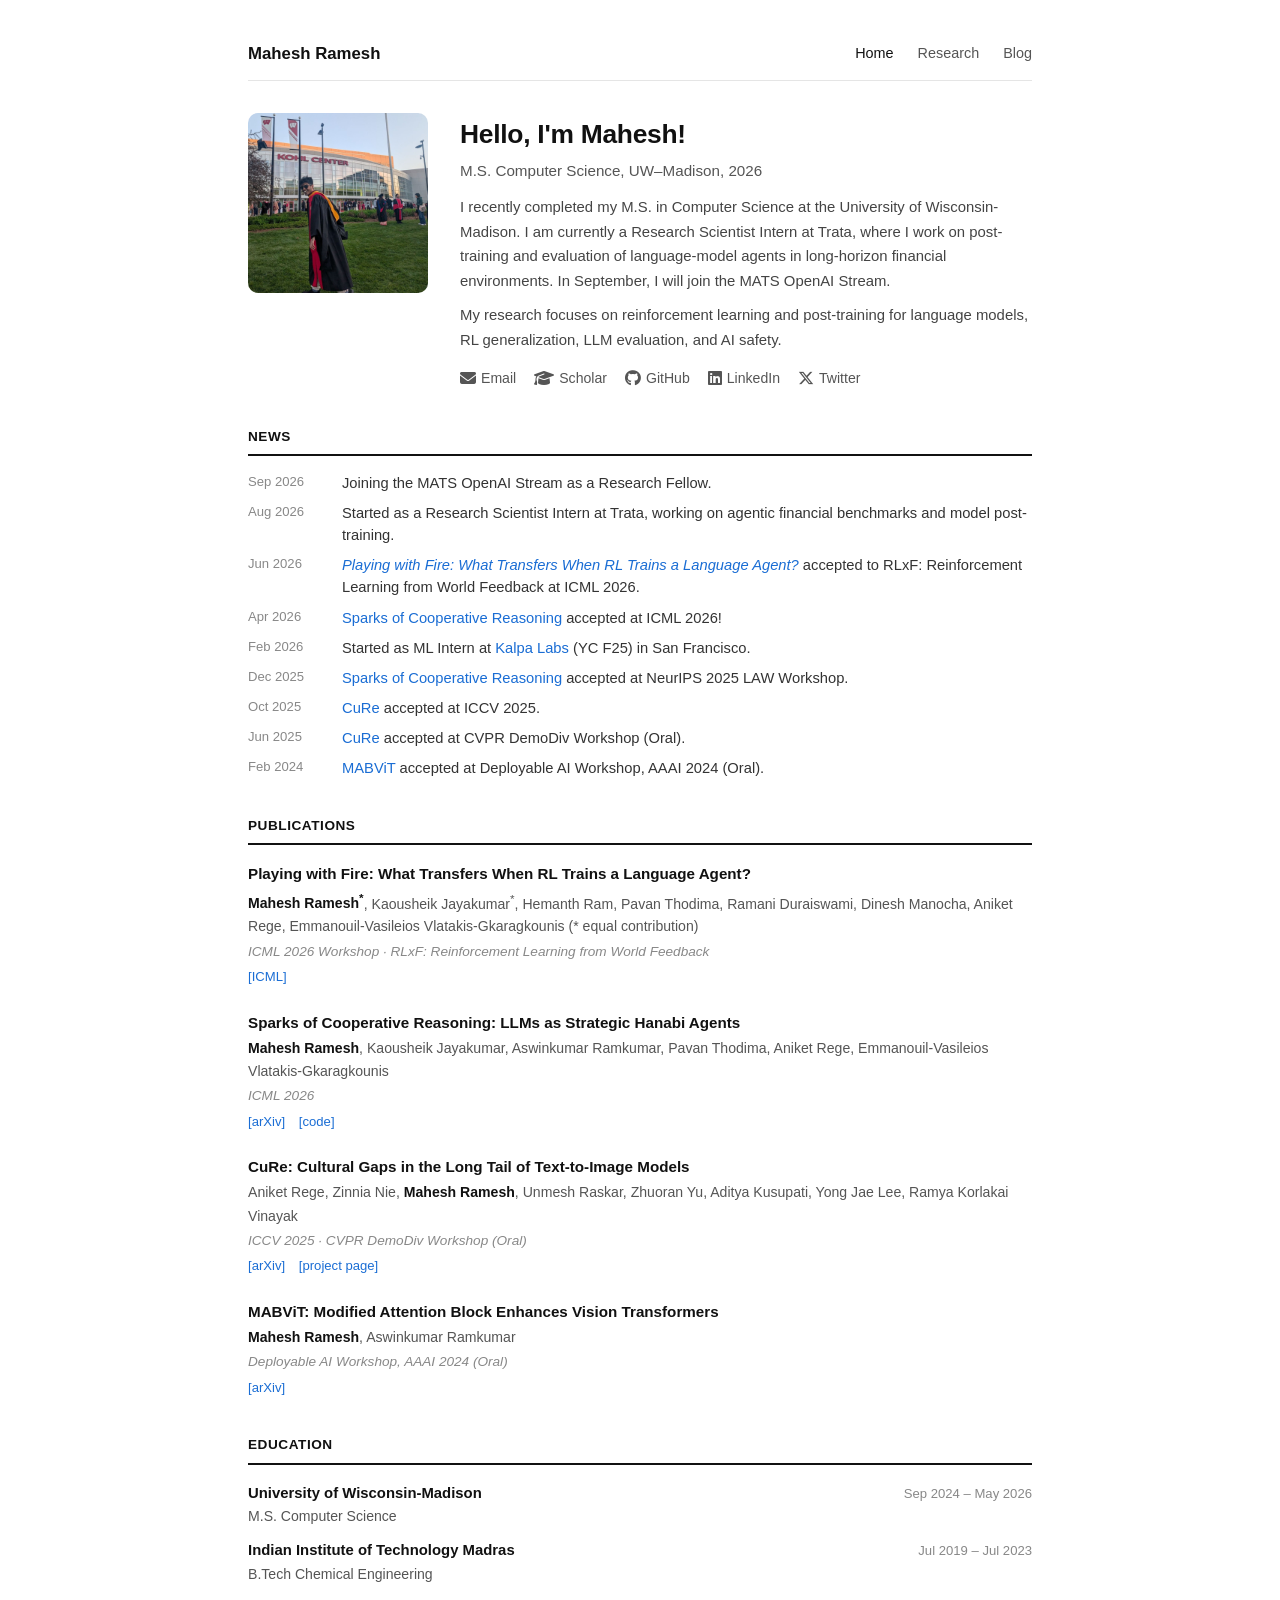
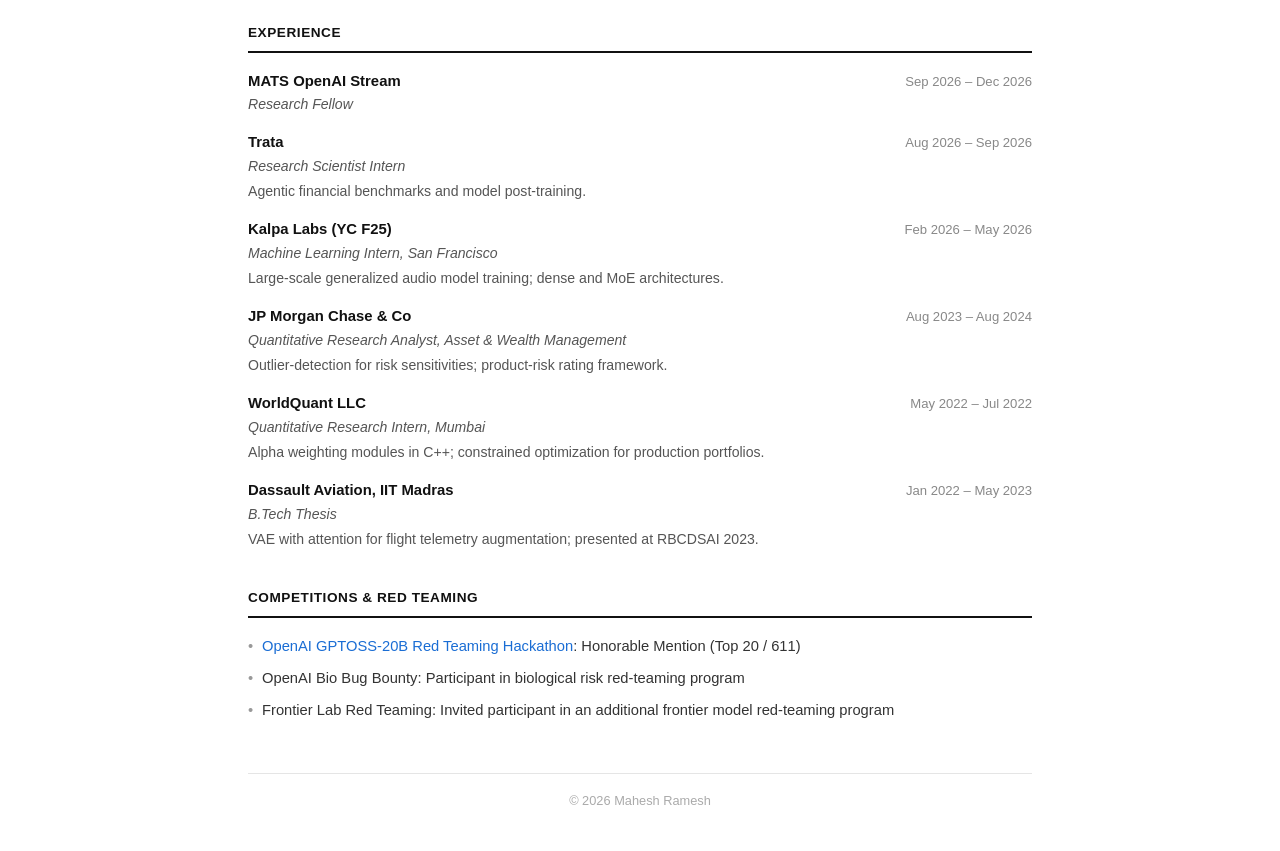
==== index.html @ 5970f636 "Refine Trata role description" ====
<!DOCTYPE html>
<html lang="en">
<head>
    <meta charset="UTF-8">
    <meta name="viewport" content="width=device-width, initial-scale=1.0">
    <title>Mahesh Ramesh</title>
    <meta name="description" content="Mahesh Ramesh is an AI researcher focused on reinforcement learning, language-model post-training, agent evaluation, and AI safety.">
    <meta property="og:title" content="Mahesh Ramesh">
    <meta property="og:description" content="AI researcher focused on reinforcement learning, language-model post-training, agent evaluation, and AI safety.">
    <meta property="og:type" content="website">
    <meta property="og:url" content="https://maheshram1.github.io/">
    <link rel="stylesheet" href="style.css">
    <link rel="stylesheet" href="https://cdnjs.cloudflare.com/ajax/libs/font-awesome/6.5.1/css/all.min.css" integrity="sha512-DTOQO9RWCH3ppGqcWaEA1BIZOC6xxalwEsw9c2QQeAIftl+Vegovlnee1c9QX4TctnWMn13TZye+giMm8e2LwA==" crossorigin="anonymous" referrerpolicy="no-referrer" />
</head>
<body>

    <div class="container">

        <nav>
            <a href="index.html" class="site-name">Mahesh Ramesh</a>
            <ul>
                <li><a href="index.html" class="active">Home</a></li>
                <li><a href="research.html">Research</a></li>
                <li><a href="Blog.html">Blog</a></li>
            </ul>
        </nav>

        <main>

            <!-- Profile -->
            <div class="profile">
                <div class="profile-photo">
                    <img src="photo.jpg" alt="Mahesh Ramesh">
                </div>
                <div class="profile-info">
                    <h1>Hello, I'm Mahesh!</h1>
                    <div class="affiliation">M.S. Computer Science, UW&ndash;Madison, 2026</div>
                    <p>
                        I recently completed my M.S. in Computer Science at the University of Wisconsin-Madison. I am currently a Research Scientist Intern at Trata, where I work on post-training and evaluation of language-model agents in long-horizon financial environments. In September, I will join the MATS OpenAI Stream.
                    </p>
                    <p>
                        My research focuses on reinforcement learning and post-training for language models, RL generalization, LLM evaluation, and AI safety.
                    </p>
                    <ul class="profile-links">
                        <li><a href="mailto:mram18900@gmail.com"><i class="fas fa-envelope"></i> Email</a></li>
                        <li><a href="https://scholar.google.com/citations?user=SG36cioAAAAJ&amp;hl=en" target="_blank"><i class="fas fa-graduation-cap"></i> Scholar</a></li>
                        <li><a href="https://github.com/Maheshram1" target="_blank"><i class="fab fa-github"></i> GitHub</a></li>
                        <li><a href="https://www.linkedin.com/in/mahesh-r-21a4981a4/" target="_blank"><i class="fab fa-linkedin"></i> LinkedIn</a></li>
                        <li><a href="https://x.com/MaheshRam23629" target="_blank"><i class="fab fa-x-twitter"></i> Twitter</a></li>
                    </ul>
                </div>
            </div>

            <!-- News -->
            <section id="news">
                <h2>News</h2>
                <ul class="news-list">
                    <li>
                        <span class="news-date">Sep 2026</span>
                        <span>Joining the MATS OpenAI Stream as a Research Fellow.</span>
                    </li>
                    <li>
                        <span class="news-date">Aug 2026</span>
                        <span>Started as a Research Scientist Intern at Trata, working on agentic financial benchmarks and model post-training.</span>
                    </li>
                    <li>
                        <span class="news-date">Jun 2026</span>
                        <span><a href="https://icml.cc/virtual/2026/78184" target="_blank"><em>Playing with Fire: What Transfers When RL Trains a Language Agent?</em></a> accepted to RLxF: Reinforcement Learning from World Feedback at ICML 2026.</span>
                    </li>
                    <li>
                        <span class="news-date">Apr 2026</span>
                        <span><a href="https://arxiv.org/abs/2601.18077" target="_blank">Sparks of Cooperative Reasoning</a> accepted at ICML 2026!</span>
                    </li>
                    <li>
                        <span class="news-date">Feb 2026</span>
                        <span>Started as ML Intern at <a href="https://www.kalpalabs.ai/" target="_blank">Kalpa Labs</a> (YC F25) in San Francisco.</span>
                    </li>
                    <li>
                        <span class="news-date">Dec 2025</span>
                        <span><a href="https://arxiv.org/abs/2601.18077" target="_blank">Sparks of Cooperative Reasoning</a> accepted at NeurIPS 2025 LAW Workshop.</span>
                    </li>
                    <li>
                        <span class="news-date">Oct 2025</span>
                        <span><a href="https://arxiv.org/abs/2506.08071" target="_blank">CuRe</a> accepted at ICCV 2025.</span>
                    </li>
                    <li>
                        <span class="news-date">Jun 2025</span>
                        <span><a href="https://arxiv.org/abs/2506.08071" target="_blank">CuRe</a> accepted at CVPR DemoDiv Workshop (Oral).</span>
                    </li>
                    <li>
                        <span class="news-date">Feb 2024</span>
                        <span><a href="https://arxiv.org/abs/2312.01324" target="_blank">MABViT</a> accepted at Deployable AI Workshop, AAAI 2024 (Oral).</span>
                    </li>
                </ul>
            </section>

            <!-- Selected Publications -->
            <section id="publications">
                <h2>Publications</h2>
                <ul class="pub-list">
                    <li>
                        <div class="pub-title">Playing with Fire: What Transfers When RL Trains a Language Agent?</div>
                        <div class="pub-authors"><strong>Mahesh Ramesh<sup>*</sup></strong>, Kaousheik Jayakumar<sup>*</sup>, Hemanth Ram, Pavan Thodima, Ramani Duraiswami, Dinesh Manocha, Aniket Rege, Emmanouil-Vasileios Vlatakis-Gkaragkounis (* equal contribution)</div>
                        <div class="pub-venue">ICML 2026 Workshop &middot; RLxF: Reinforcement Learning from World Feedback</div>
                        <div class="pub-links"><a href="https://icml.cc/virtual/2026/78184" target="_blank">[ICML]</a></div>
                    </li>
                    <li>
                        <div class="pub-title">Sparks of Cooperative Reasoning: LLMs as Strategic Hanabi Agents</div>
                        <div class="pub-authors"><strong>Mahesh Ramesh</strong>, Kaousheik Jayakumar, Aswinkumar Ramkumar, Pavan Thodima, Aniket Rege, Emmanouil-Vasileios Vlatakis-Gkaragkounis</div>
                        <div class="pub-venue">ICML 2026</div>
                        <div class="pub-links"><a href="https://arxiv.org/abs/2601.18077" target="_blank">[arXiv]</a> <a href="https://app.primeintellect.ai/dashboard/environments/mahesh-ramesh/hanabi" target="_blank">[code]</a></div>
                    </li>
                    <li>
                        <div class="pub-title">CuRe: Cultural Gaps in the Long Tail of Text-to-Image Models</div>
                        <div class="pub-authors">Aniket Rege, Zinnia Nie, <strong>Mahesh Ramesh</strong>, Unmesh Raskar, Zhuoran Yu, Aditya Kusupati, Yong Jae Lee, Ramya Korlakai Vinayak</div>
                        <div class="pub-venue">ICCV 2025 &middot; CVPR DemoDiv Workshop (Oral)</div>
                        <div class="pub-links"><a href="https://arxiv.org/abs/2506.08071" target="_blank">[arXiv]</a> <a href="https://aniketrege.github.io/cure/" target="_blank">[project page]</a></div>
                    </li>
                    <li>
                        <div class="pub-title">MABViT: Modified Attention Block Enhances Vision Transformers</div>
                        <div class="pub-authors"><strong>Mahesh Ramesh</strong>, Aswinkumar Ramkumar</div>
                        <div class="pub-venue">Deployable AI Workshop, AAAI 2024 (Oral)</div>
                        <div class="pub-links"><a href="https://arxiv.org/abs/2312.01324" target="_blank">[arXiv]</a></div>
                    </li>
                </ul>
            </section>

            <!-- Education -->
            <section id="education">
                <h2>Education</h2>
                <ul class="edu-list">
                    <li>
                        <div class="edu-header">
                            <span class="edu-school">University of Wisconsin-Madison</span>
                            <span class="edu-period">Sep 2024 &ndash; May 2026</span>
                        </div>
                        <div class="edu-degree">M.S. Computer Science</div>
                    </li>
                    <li>
                        <div class="edu-header">
                            <span class="edu-school">Indian Institute of Technology Madras</span>
                            <span class="edu-period">Jul 2019 &ndash; Jul 2023</span>
                        </div>
                        <div class="edu-degree">B.Tech Chemical Engineering</div>
                    </li>
                </ul>
            </section>

            <!-- Experience (compact) -->
            <section id="experience">
                <h2>Experience</h2>
                <ul class="exp-list">
                    <li>
                        <div class="exp-header">
                            <span class="exp-org">MATS OpenAI Stream</span>
                            <span class="exp-period">Sep 2026 &ndash; Dec 2026</span>
                        </div>
                        <div class="exp-role">Research Fellow</div>
                    </li>
                    <li>
                        <div class="exp-header">
                            <span class="exp-org">Trata</span>
                            <span class="exp-period">Aug 2026 &ndash; Sep 2026</span>
                        </div>
                        <div class="exp-role">Research Scientist Intern</div>
                        <div class="exp-details">Agentic financial benchmarks and model post-training.</div>
                    </li>
                    <li>
                        <div class="exp-header">
                            <span class="exp-org">Kalpa Labs (YC F25)</span>
                            <span class="exp-period">Feb 2026 &ndash; May 2026</span>
                        </div>
                        <div class="exp-role">Machine Learning Intern, San Francisco</div>
                        <div class="exp-details">Large-scale generalized audio model training; dense and MoE architectures.</div>
                    </li>
                    <li>
                        <div class="exp-header">
                            <span class="exp-org">JP Morgan Chase &amp; Co</span>
                            <span class="exp-period">Aug 2023 &ndash; Aug 2024</span>
                        </div>
                        <div class="exp-role">Quantitative Research Analyst, Asset &amp; Wealth Management</div>
                        <div class="exp-details">Outlier-detection for risk sensitivities; product-risk rating framework.</div>
                    </li>
                    <li>
                        <div class="exp-header">
                            <span class="exp-org">WorldQuant LLC</span>
                            <span class="exp-period">May 2022 &ndash; Jul 2022</span>
                        </div>
                        <div class="exp-role">Quantitative Research Intern, Mumbai</div>
                        <div class="exp-details">Alpha weighting modules in C++; constrained optimization for production portfolios.</div>
                    </li>
                    <li>
                        <div class="exp-header">
                            <span class="exp-org">Dassault Aviation, IIT Madras</span>
                            <span class="exp-period">Jan 2022 &ndash; May 2023</span>
                        </div>
                        <div class="exp-role">B.Tech Thesis</div>
                        <div class="exp-details">VAE with attention for flight telemetry augmentation; presented at RBCDSAI 2023.</div>
                    </li>
                </ul>
            </section>

            <!-- Competitions & Red Teaming -->
            <section id="other">
                <h2>Competitions &amp; Red Teaming</h2>
                <ul class="misc-list">
                    <li><a href="https://www.kaggle.com/competitions/openai-gpt-oss-20b-red-teaming/hackathon-winners" target="_blank">OpenAI GPTOSS-20B Red Teaming Hackathon</a>: Honorable Mention (Top 20 / 611)</li>
                    <li>OpenAI Bio Bug Bounty: Participant in biological risk red-teaming program</li>
                    <li>Frontier Lab Red Teaming: Invited participant in an additional frontier model red-teaming program</li>
                </ul>
            </section>

        </main>

        <footer>
            <p>&copy; 2026 Mahesh Ramesh</p>
        </footer>

    </div>

</body>
</html>
---- style.css ----
/* style.css - academic personal site */

*,
*::before,
*::after {
  box-sizing: border-box;
  margin: 0;
  padding: 0;
}

body {
  font-family: -apple-system, BlinkMacSystemFont, 'Segoe UI', Roboto, Helvetica, Arial, sans-serif;
  line-height: 1.65;
  background-color: #fff;
  color: #333;
  font-size: 15px;
}

.container {
  max-width: 840px;
  margin: 0 auto;
  padding: 40px 28px;
}

/* ── Navigation ── */
nav {
  margin-bottom: 32px;
  padding-bottom: 12px;
  border-bottom: 1px solid #e5e5e5;
  display: flex;
  justify-content: space-between;
  align-items: center;
}

nav .site-name {
  font-weight: 700;
  font-size: 1.05rem;
  color: #111;
  text-decoration: none;
}

nav .site-name:hover {
  color: #111;
}

nav ul {
  list-style: none;
  display: flex;
  gap: 24px;
}

nav a {
  text-decoration: none;
  color: #555;
  font-size: 0.9rem;
  font-weight: 500;
  transition: color 0.15s;
}

nav a:hover,
nav a.active {
  color: #111;
}

/* ── Profile section (two-column) ── */
.profile {
  display: flex;
  gap: 32px;
  margin-bottom: 36px;
  align-items: flex-start;
}

.profile-photo {
  flex-shrink: 0;
  width: 180px;
  height: 180px;
  border-radius: 10px;
  overflow: hidden;
}

.profile-photo img {
  width: 100%;
  height: 100%;
  object-fit: cover;
  object-position: center center;
  display: block;
}

.profile-photo .photo-placeholder {
  width: 100%;
  height: 100%;
  border-radius: 10px;
  background: #f0f0f0;
  display: flex;
  align-items: center;
  justify-content: center;
  color: #aaa;
  font-size: 0.8rem;
}

.profile-info h1 {
  font-size: 1.65rem;
  font-weight: 700;
  color: #111;
  margin-bottom: 2px;
  letter-spacing: -0.01em;
}

.profile-info .affiliation {
  color: #555;
  font-size: 0.95rem;
  margin-bottom: 12px;
}

.profile-info p {
  color: #444;
  margin-bottom: 10px;
  font-size: 0.93rem;
}

.profile-links {
  list-style: none;
  display: flex;
  gap: 18px;
  margin-top: 14px;
  flex-wrap: wrap;
}

.profile-links a {
  color: #555;
  text-decoration: none;
  font-size: 0.88rem;
  display: flex;
  align-items: center;
  gap: 5px;
  transition: color 0.15s;
}

.profile-links a:hover {
  color: #111;
}

.profile-links i {
  font-size: 1rem;
}

/* ── Sections ── */
section {
  margin-bottom: 36px;
}

h2 {
  font-size: 1.1rem;
  color: #111;
  font-weight: 700;
  margin-bottom: 16px;
  padding-bottom: 6px;
  border-bottom: 2px solid #111;
  text-transform: uppercase;
  letter-spacing: 0.04em;
  font-size: 0.85rem;
}

main a {
  color: #1a6dd4;
  text-decoration: none;
  transition: color 0.15s;
}

main a:hover {
  text-decoration: underline;
  color: #104a91;
}

/* ── News ── */
.news-list {
  list-style: none;
  padding: 0;
}

.news-list li {
  display: flex;
  gap: 14px;
  margin-bottom: 8px;
  font-size: 0.92rem;
  line-height: 1.5;
}

.news-date {
  color: #888;
  font-size: 0.82rem;
  flex-shrink: 0;
  min-width: 80px;
  font-variant-numeric: tabular-nums;
}

/* ── Publications ── */
.pub-list {
  list-style: none;
  padding: 0;
}

.pub-list li {
  margin-bottom: 22px;
  padding-left: 0;
}

.pub-title {
  font-weight: 600;
  color: #111;
  font-size: 0.95rem;
}

.pub-authors {
  font-size: 0.88rem;
  color: #555;
  margin: 2px 0;
}

.pub-authors strong {
  color: #111;
  font-weight: 600;
}

.pub-venue {
  font-size: 0.85rem;
  color: #888;
  font-style: italic;
  margin-bottom: 3px;
}

.pub-links {
  font-size: 0.82rem;
  margin-top: 3px;
}

.pub-links a {
  margin-right: 10px;
  font-weight: 500;
}

.pub-desc {
  font-size: 0.88rem;
  color: #555;
  margin-top: 4px;
}

/* ── Experience (compact) ── */
.exp-list {
  list-style: none;
  padding: 0;
}

.exp-list li {
  margin-bottom: 14px;
}

.exp-header {
  display: flex;
  justify-content: space-between;
  align-items: baseline;
  flex-wrap: wrap;
  gap: 4px;
}

.exp-header .exp-org {
  font-weight: 600;
  color: #111;
  font-size: 0.93rem;
}

.exp-header .exp-period {
  font-size: 0.82rem;
  color: #888;
}

.exp-role {
  font-size: 0.88rem;
  color: #555;
  font-style: italic;
}

.exp-details {
  font-size: 0.88rem;
  color: #555;
  margin-top: 2px;
}

/* ── Misc list ── */
.misc-list {
  list-style: none;
  padding: 0;
}

.misc-list li {
  margin-bottom: 8px;
  font-size: 0.92rem;
  padding-left: 14px;
  position: relative;
}

.misc-list li::before {
  content: "\2022";
  position: absolute;
  left: 0;
  color: #999;
}

/* ── Education ── */
.edu-list {
  list-style: none;
  padding: 0;
}

.edu-list li {
  margin-bottom: 10px;
}

.edu-header {
  display: flex;
  justify-content: space-between;
  align-items: baseline;
  flex-wrap: wrap;
  gap: 4px;
}

.edu-header .edu-school {
  font-weight: 600;
  color: #111;
  font-size: 0.93rem;
}

.edu-header .edu-period {
  font-size: 0.82rem;
  color: #888;
}

.edu-degree {
  font-size: 0.88rem;
  color: #555;
}

/* ── Blog ── */
.blog-coming-soon,
.blog-category-note {
  color: #888;
  font-size: 0.9rem;
  margin-bottom: 20px;
  font-style: italic;
}

.blog-category {
  margin-top: 40px;
}

.blog-category .blog-post:last-child {
  border-bottom: none;
  padding-bottom: 0;
}

.blog-toc {
  background: #f9f9f9;
  border: 1px solid #eee;
  border-radius: 6px;
  padding: 14px 20px;
  margin-bottom: 28px;
  font-size: 0.88rem;
}

.blog-toc .toc-title {
  font-weight: 600;
  color: #111;
  margin-bottom: 8px;
  font-size: 0.85rem;
  text-transform: uppercase;
  letter-spacing: 0.03em;
}

.blog-toc ol {
  margin: 0;
  padding-left: 20px;
}

.blog-toc li {
  margin-bottom: 4px;
}

.blog-toc a {
  color: #1a6dd4;
  text-decoration: none;
}

.blog-toc a:hover {
  text-decoration: underline;
}

article.blog-post {
  margin-bottom: 36px;
  padding-bottom: 28px;
  border-bottom: 1px solid #eee;
}

article.blog-post h3 {
  font-size: 1.1rem;
  font-weight: 700;
  color: #111;
  margin-bottom: 16px;
}

article.blog-post h4 {
  font-size: 0.95rem;
  font-weight: 600;
  margin-top: 22px;
  margin-bottom: 8px;
  color: #111;
}

article.blog-post p {
  margin-bottom: 12px;
  color: #444;
  font-size: 0.93rem;
}

article.blog-post ol,
article.blog-post ul {
  margin-left: 22px;
  margin-bottom: 12px;
}

article.blog-post li {
  margin-bottom: 5px;
  font-size: 0.93rem;
  color: #444;
}

code {
  background-color: #f5f5f5;
  padding: 0.15em 0.4em;
  font-size: 0.86em;
  border-radius: 3px;
  font-family: 'SFMono-Regular', Consolas, 'Liberation Mono', Menlo, monospace;
  color: #d14;
}

/* ── Footer ── */
footer {
  text-align: center;
  margin-top: 50px;
  padding-top: 16px;
  border-top: 1px solid #e5e5e5;
  font-size: 0.8rem;
  color: #aaa;
}

/* ── Responsive ── */
@media (max-width: 640px) {
  .container {
    padding: 20px 16px;
  }
  .profile {
    flex-direction: column;
    align-items: center;
    text-align: center;
  }
  .profile-info .affiliation {
    text-align: center;
  }
  .profile-links {
    justify-content: center;
  }
  .profile-photo {
    width: 150px;
    height: 150px;
  }
  .profile-photo img,
  .profile-photo .photo-placeholder {
    width: 100%;
    height: 100%;
  }
  nav {
    flex-direction: column;
    gap: 8px;
  }
  .exp-header, .edu-header {
    flex-direction: column;
    gap: 0;
  }
  .news-list li {
    flex-direction: column;
    gap: 1px;
  }
  .news-date {
    min-width: auto;
  }
}
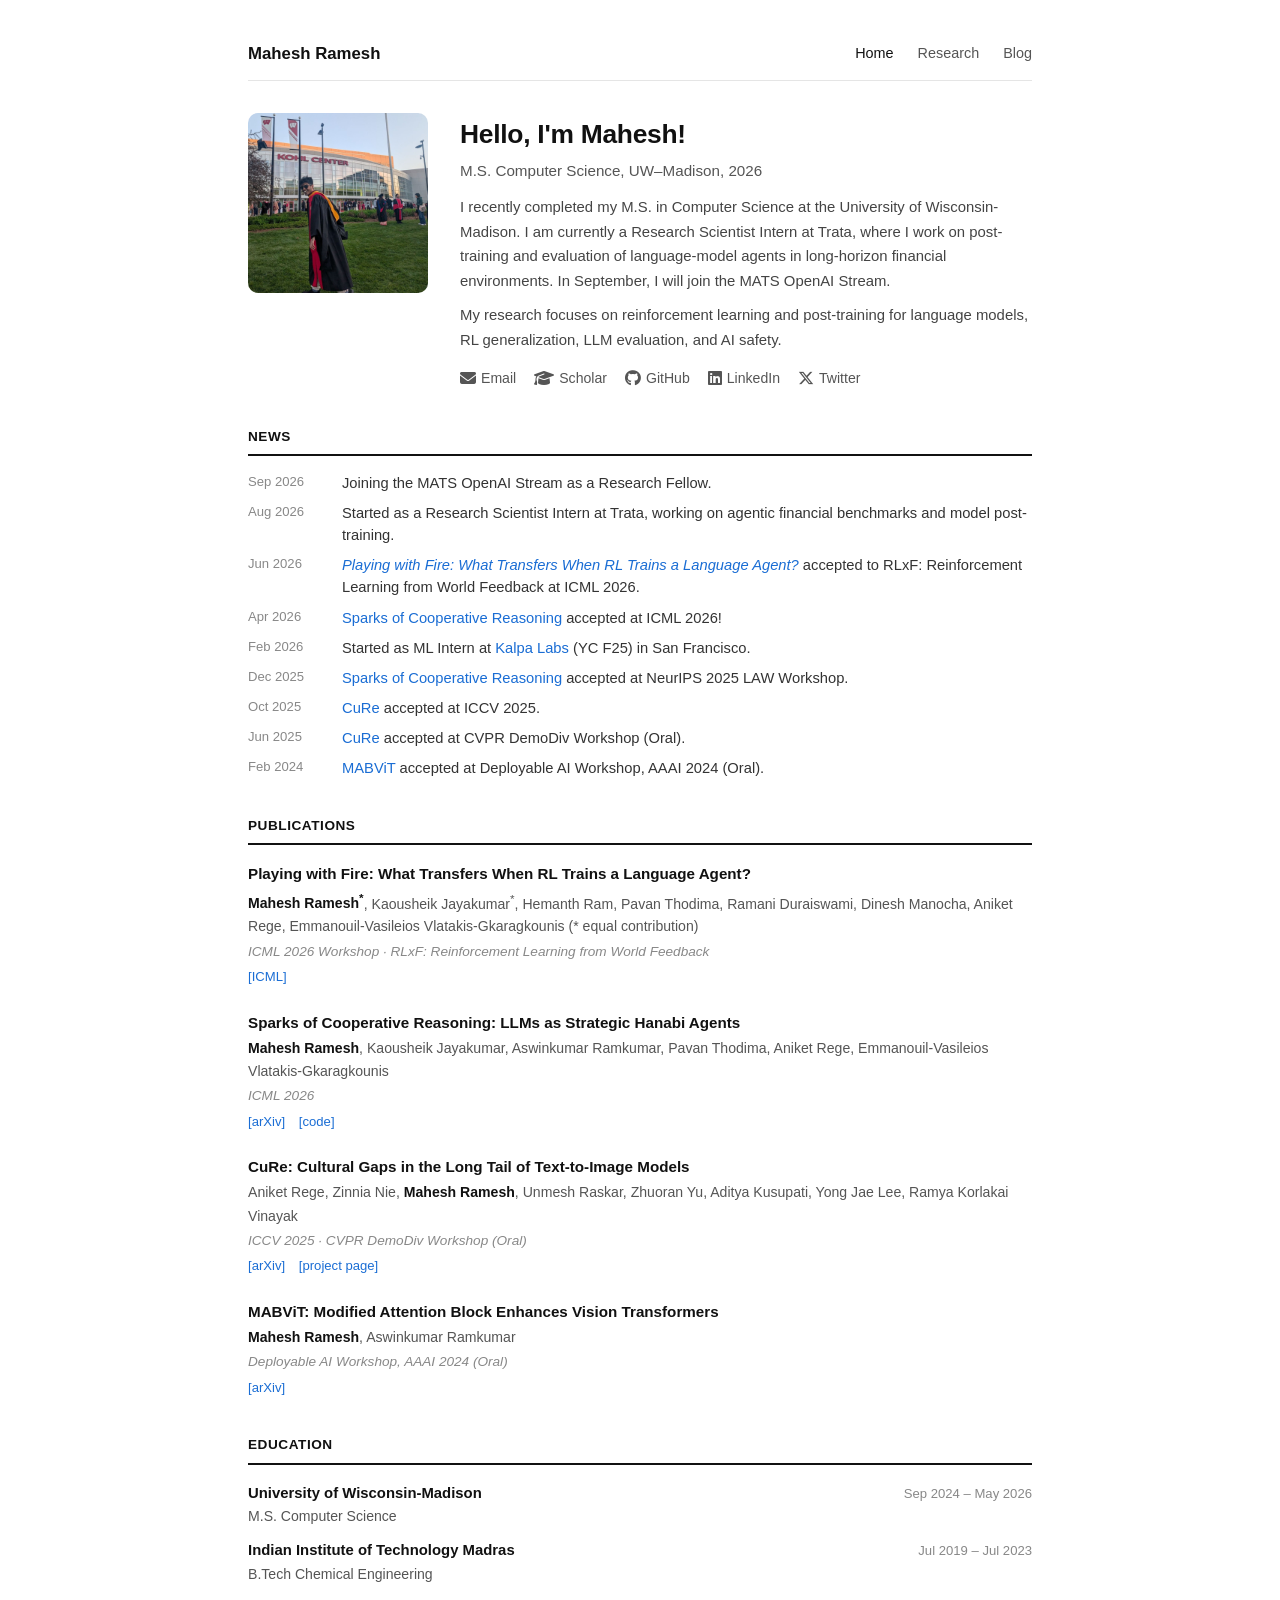
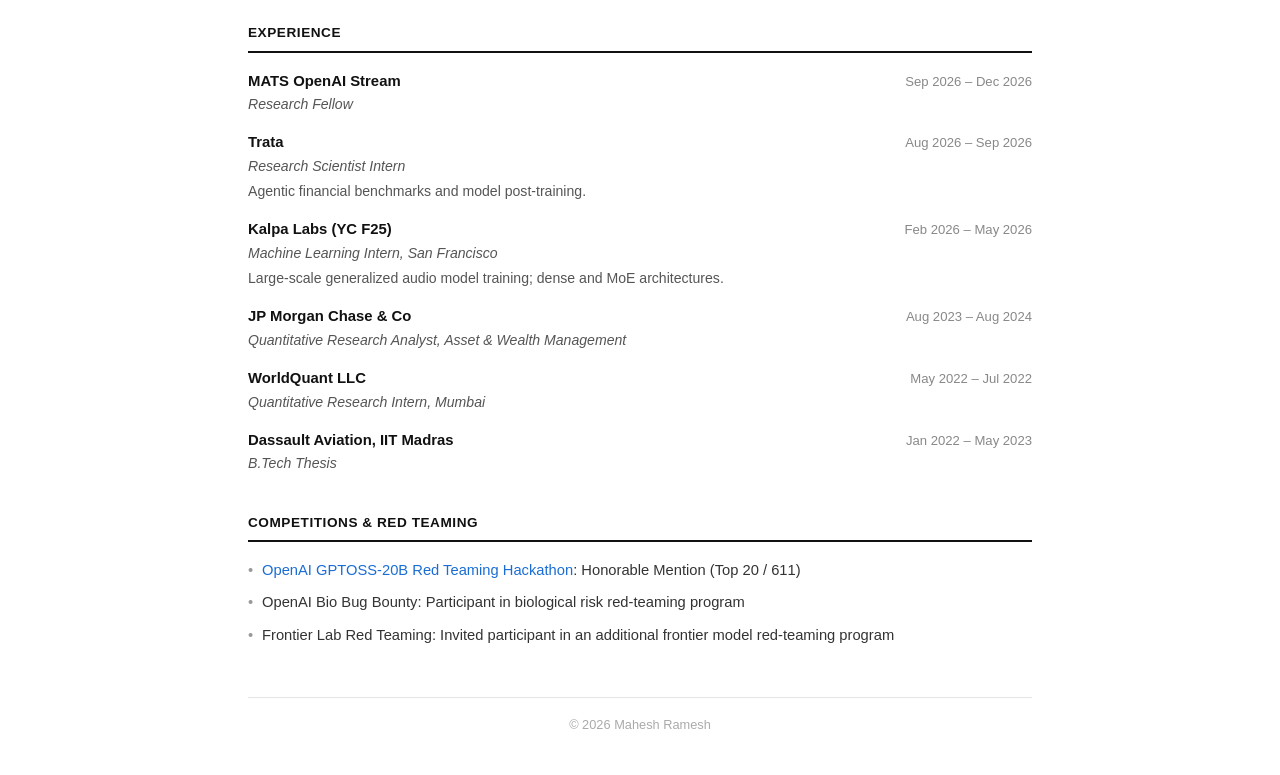
==== commit 32da33b3: "Trim older experience descriptions" ====
--- a/index.html
+++ b/index.html
@@ -179,7 +179,6 @@
                             <span class="exp-period">Aug 2023 &ndash; Aug 2024</span>
                         </div>
                         <div class="exp-role">Quantitative Research Analyst, Asset &amp; Wealth Management</div>
-                        <div class="exp-details">Outlier-detection for risk sensitivities; product-risk rating framework.</div>
                     </li>
                     <li>
                         <div class="exp-header">
@@ -187,7 +186,6 @@
                             <span class="exp-period">May 2022 &ndash; Jul 2022</span>
                         </div>
                         <div class="exp-role">Quantitative Research Intern, Mumbai</div>
-                        <div class="exp-details">Alpha weighting modules in C++; constrained optimization for production portfolios.</div>
                     </li>
                     <li>
                         <div class="exp-header">
@@ -195,7 +193,6 @@
                             <span class="exp-period">Jan 2022 &ndash; May 2023</span>
                         </div>
                         <div class="exp-role">B.Tech Thesis</div>
-                        <div class="exp-details">VAE with attention for flight telemetry augmentation; presented at RBCDSAI 2023.</div>
                     </li>
                 </ul>
             </section>
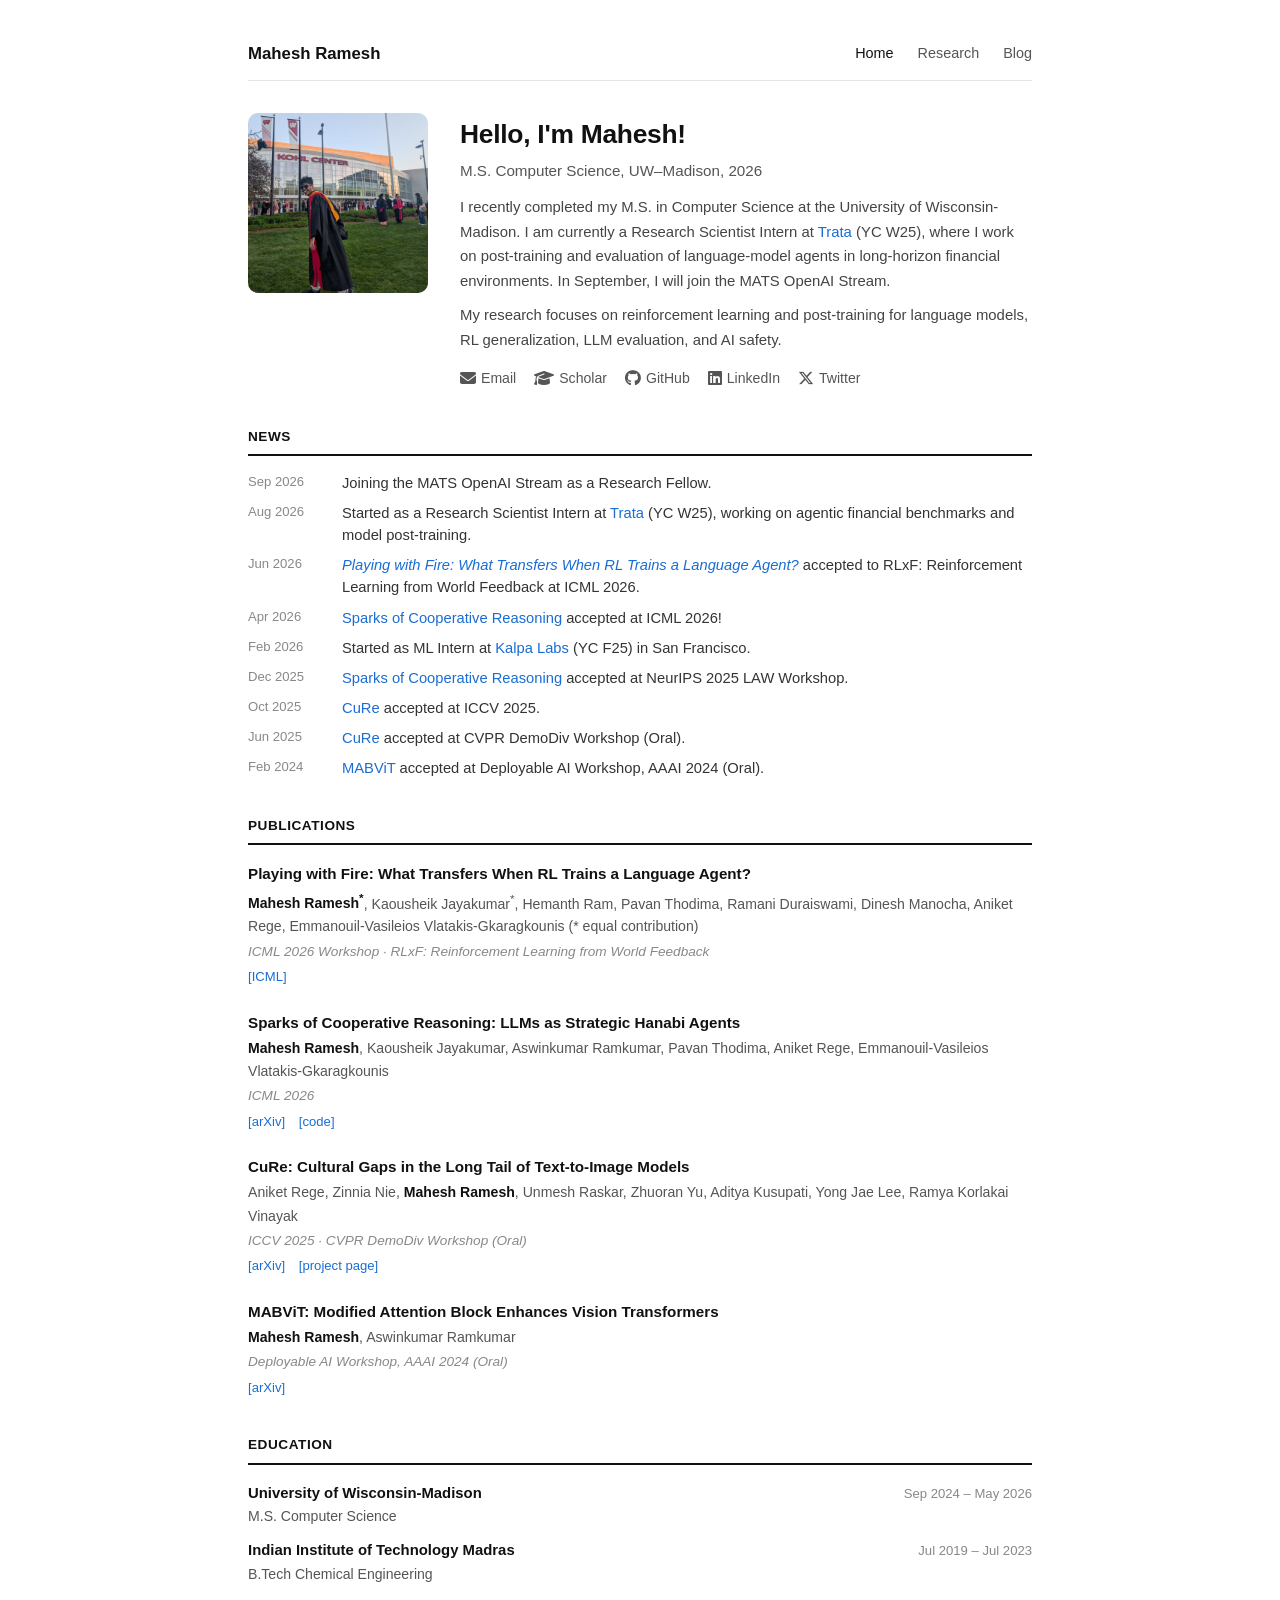
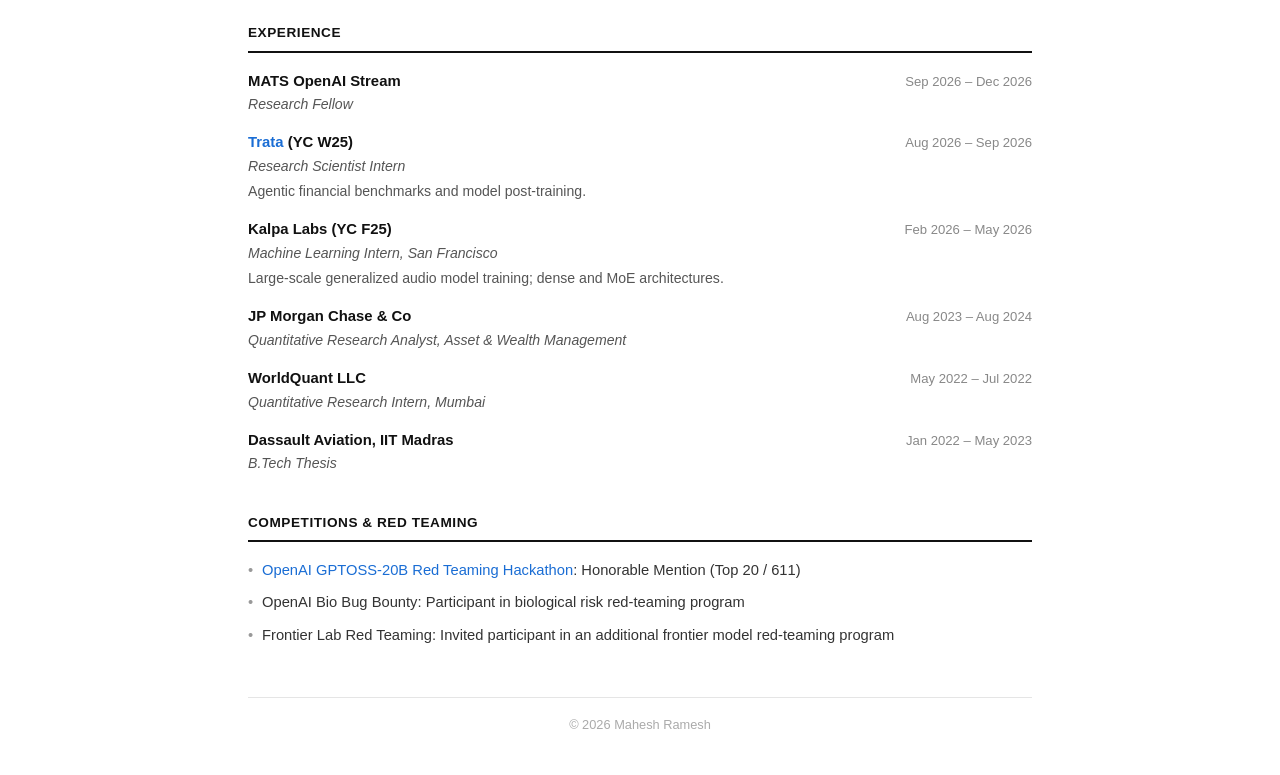
==== commit a42a8c1d: "Link Trata and trim thesis description" ====
--- a/index.html
+++ b/index.html
@@ -36,7 +36,7 @@
                     <h1>Hello, I'm Mahesh!</h1>
                     <div class="affiliation">M.S. Computer Science, UW&ndash;Madison, 2026</div>
                     <p>
-                        I recently completed my M.S. in Computer Science at the University of Wisconsin-Madison. I am currently a Research Scientist Intern at Trata, where I work on post-training and evaluation of language-model agents in long-horizon financial environments. In September, I will join the MATS OpenAI Stream.
+                        I recently completed my M.S. in Computer Science at the University of Wisconsin-Madison. I am currently a Research Scientist Intern at <a href="https://www.trata.com/" target="_blank">Trata</a> (YC W25), where I work on post-training and evaluation of language-model agents in long-horizon financial environments. In September, I will join the MATS OpenAI Stream.
                     </p>
                     <p>
                         My research focuses on reinforcement learning and post-training for language models, RL generalization, LLM evaluation, and AI safety.
@@ -61,7 +61,7 @@
                     </li>
                     <li>
                         <span class="news-date">Aug 2026</span>
-                        <span>Started as a Research Scientist Intern at Trata, working on agentic financial benchmarks and model post-training.</span>
+                        <span>Started as a Research Scientist Intern at <a href="https://www.trata.com/" target="_blank">Trata</a> (YC W25), working on agentic financial benchmarks and model post-training.</span>
                     </li>
                     <li>
                         <span class="news-date">Jun 2026</span>
@@ -159,7 +159,7 @@
                     </li>
                     <li>
                         <div class="exp-header">
-                            <span class="exp-org">Trata</span>
+                            <span class="exp-org"><a href="https://www.trata.com/" target="_blank">Trata</a> (YC W25)</span>
                             <span class="exp-period">Aug 2026 &ndash; Sep 2026</span>
                         </div>
                         <div class="exp-role">Research Scientist Intern</div>
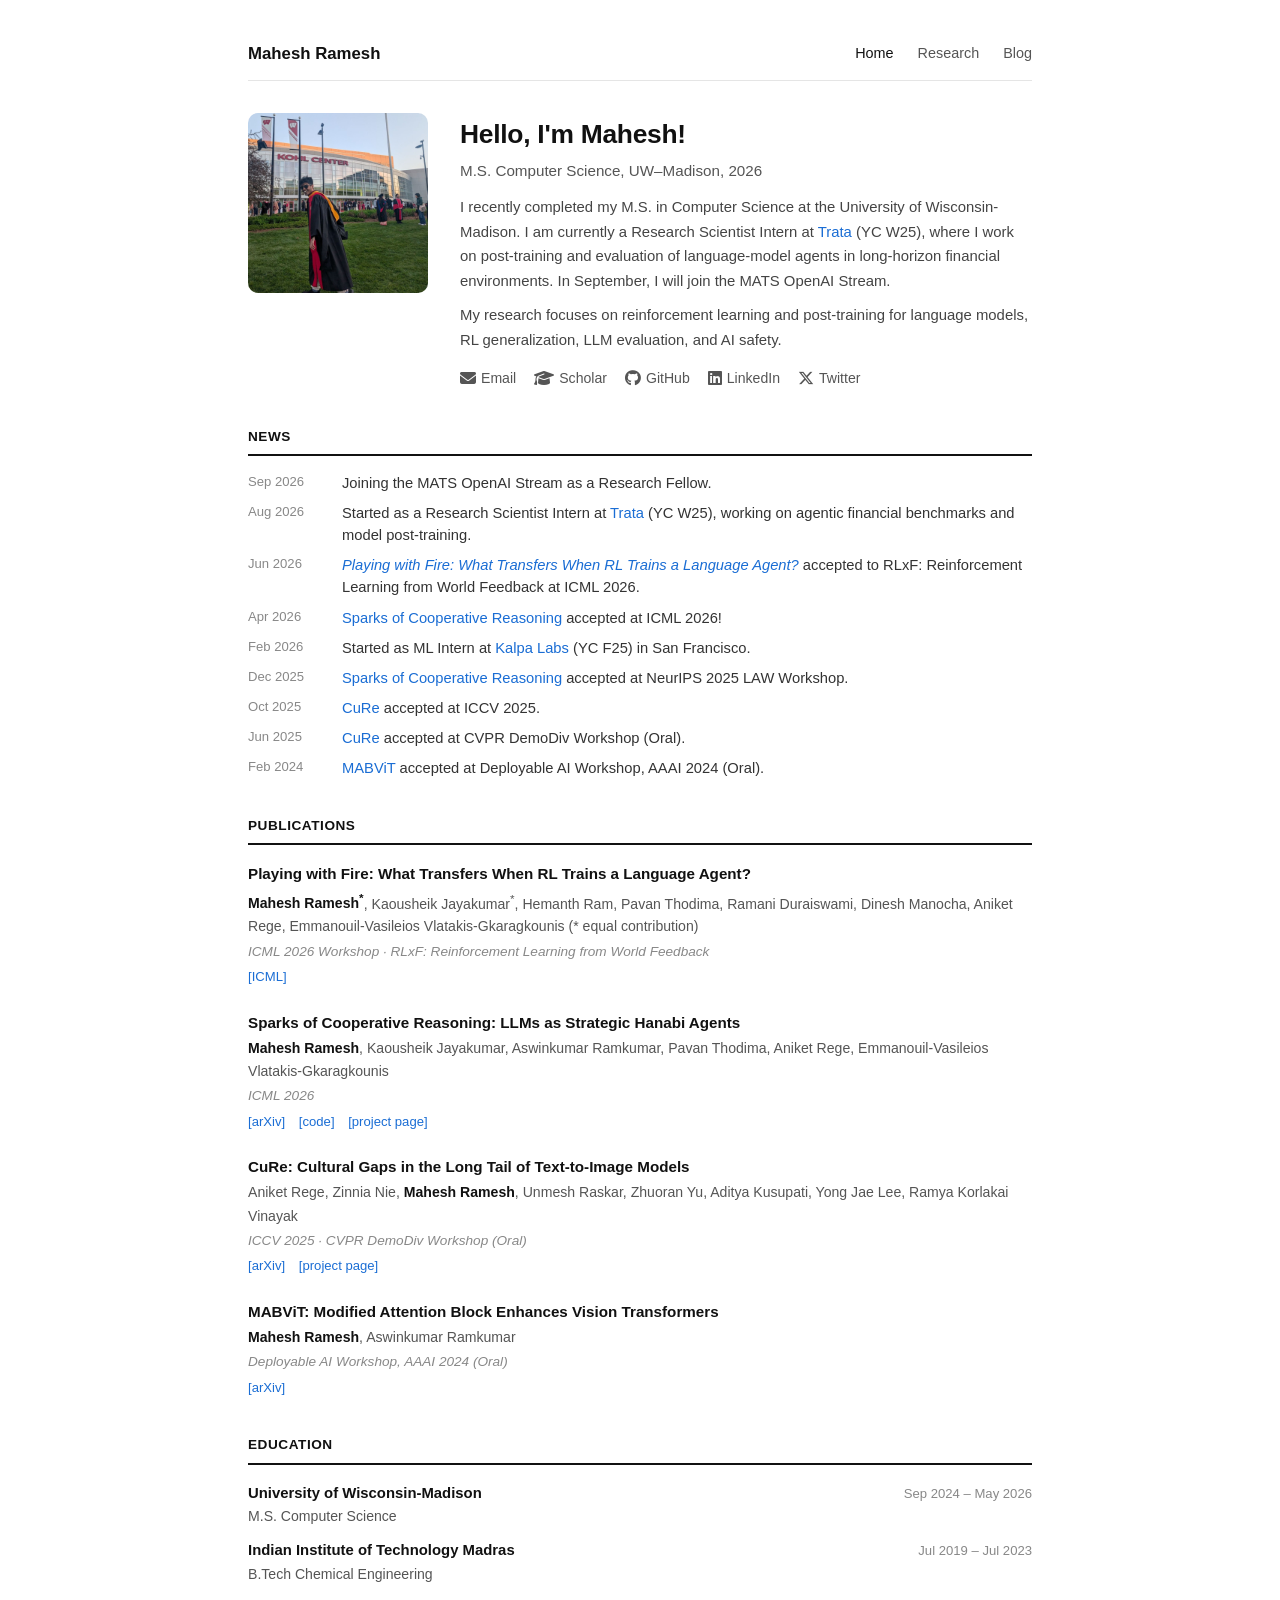
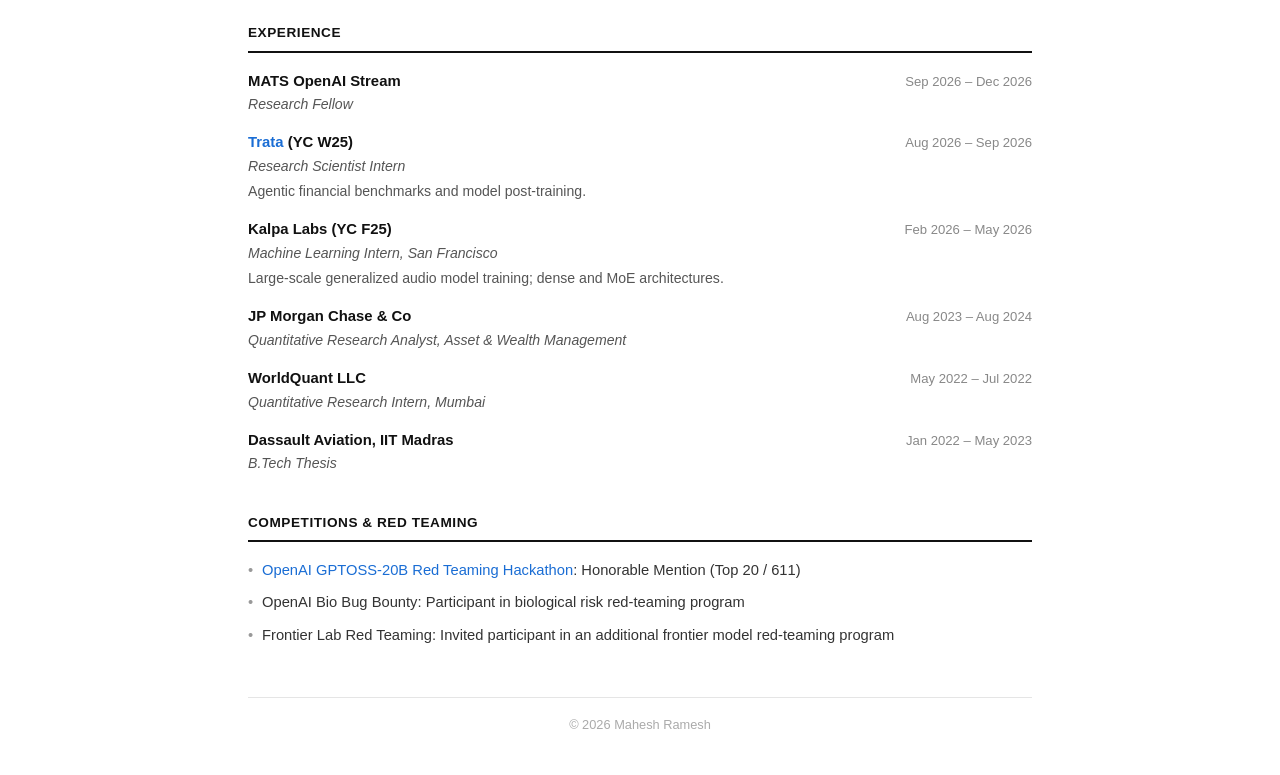
==== commit edfbe2cb: "Add Sparks project page links" ====
--- a/index.html
+++ b/index.html
@@ -108,7 +108,7 @@
                         <div class="pub-title">Sparks of Cooperative Reasoning: LLMs as Strategic Hanabi Agents</div>
                         <div class="pub-authors"><strong>Mahesh Ramesh</strong>, Kaousheik Jayakumar, Aswinkumar Ramkumar, Pavan Thodima, Aniket Rege, Emmanouil-Vasileios Vlatakis-Gkaragkounis</div>
                         <div class="pub-venue">ICML 2026</div>
-                        <div class="pub-links"><a href="https://arxiv.org/abs/2601.18077" target="_blank">[arXiv]</a> <a href="https://app.primeintellect.ai/dashboard/environments/mahesh-ramesh/hanabi" target="_blank">[code]</a></div>
+                        <div class="pub-links"><a href="https://arxiv.org/abs/2601.18077" target="_blank">[arXiv]</a> <a href="https://app.primeintellect.ai/dashboard/environments/mahesh-ramesh/hanabi" target="_blank">[code]</a> <a href="https://kaousheik-26.github.io/llms-hanabi-cooperative-reasoning/" target="_blank">[project page]</a></div>
                     </li>
                     <li>
                         <div class="pub-title">CuRe: Cultural Gaps in the Long Tail of Text-to-Image Models</div>
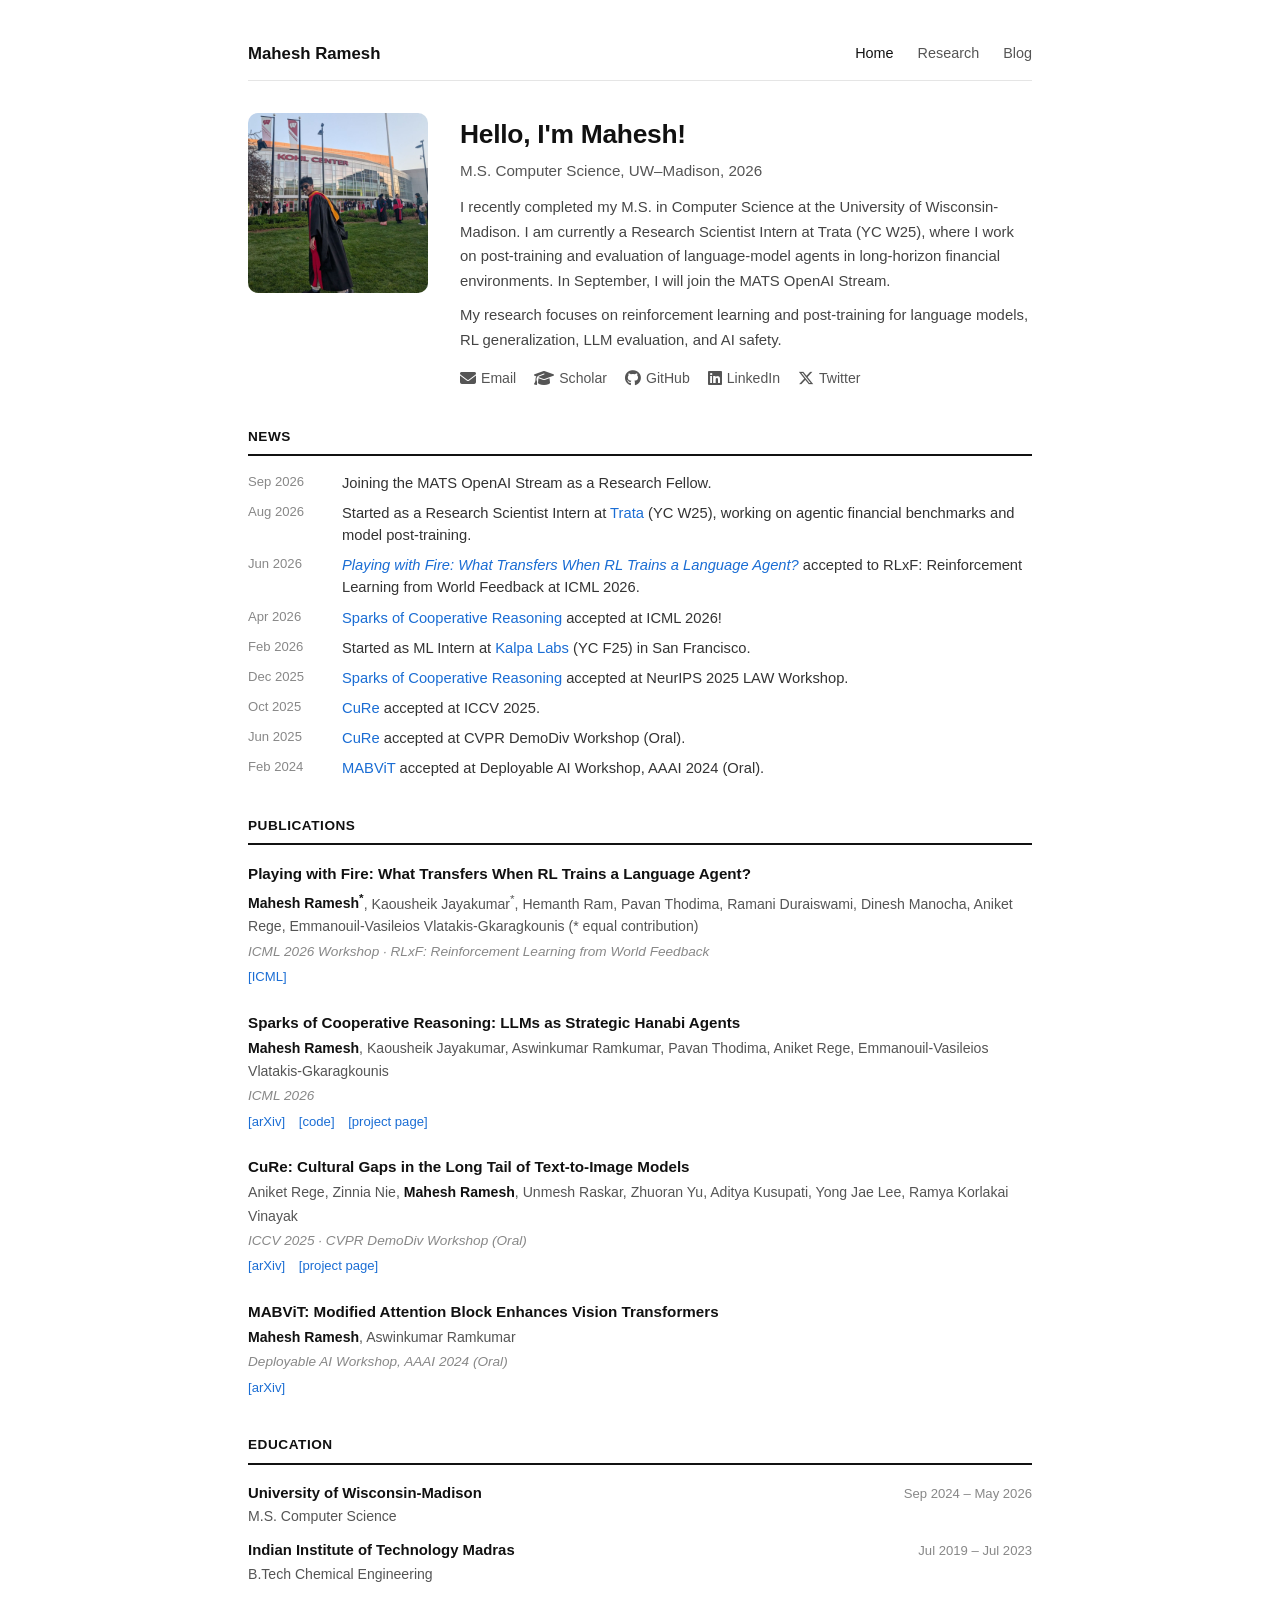
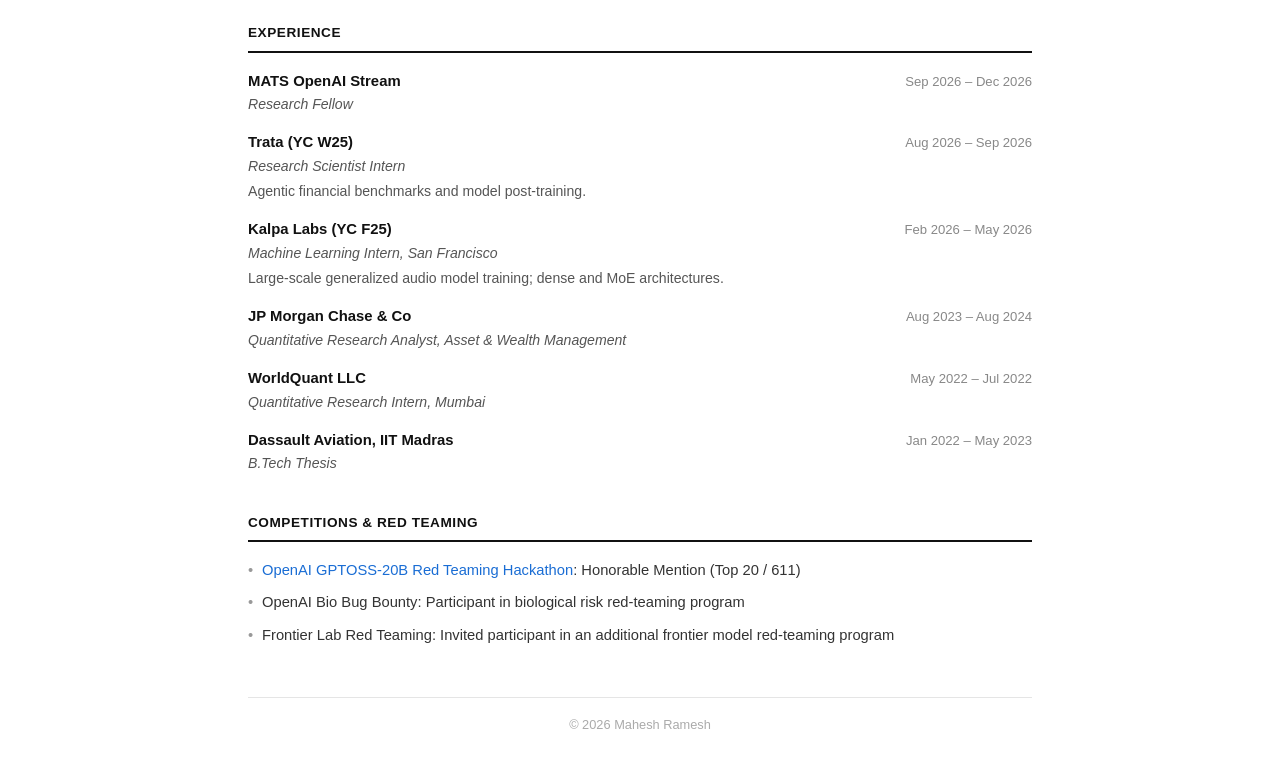
==== commit 9dc099b7: "Limit Trata link to news" ====
--- a/index.html
+++ b/index.html
@@ -36,7 +36,7 @@
                     <h1>Hello, I'm Mahesh!</h1>
                     <div class="affiliation">M.S. Computer Science, UW&ndash;Madison, 2026</div>
                     <p>
-                        I recently completed my M.S. in Computer Science at the University of Wisconsin-Madison. I am currently a Research Scientist Intern at <a href="https://www.trata.com/" target="_blank">Trata</a> (YC W25), where I work on post-training and evaluation of language-model agents in long-horizon financial environments. In September, I will join the MATS OpenAI Stream.
+                        I recently completed my M.S. in Computer Science at the University of Wisconsin-Madison. I am currently a Research Scientist Intern at Trata (YC W25), where I work on post-training and evaluation of language-model agents in long-horizon financial environments. In September, I will join the MATS OpenAI Stream.
                     </p>
                     <p>
                         My research focuses on reinforcement learning and post-training for language models, RL generalization, LLM evaluation, and AI safety.
@@ -159,7 +159,7 @@
                     </li>
                     <li>
                         <div class="exp-header">
-                            <span class="exp-org"><a href="https://www.trata.com/" target="_blank">Trata</a> (YC W25)</span>
+                            <span class="exp-org">Trata (YC W25)</span>
                             <span class="exp-period">Aug 2026 &ndash; Sep 2026</span>
                         </div>
                         <div class="exp-role">Research Scientist Intern</div>
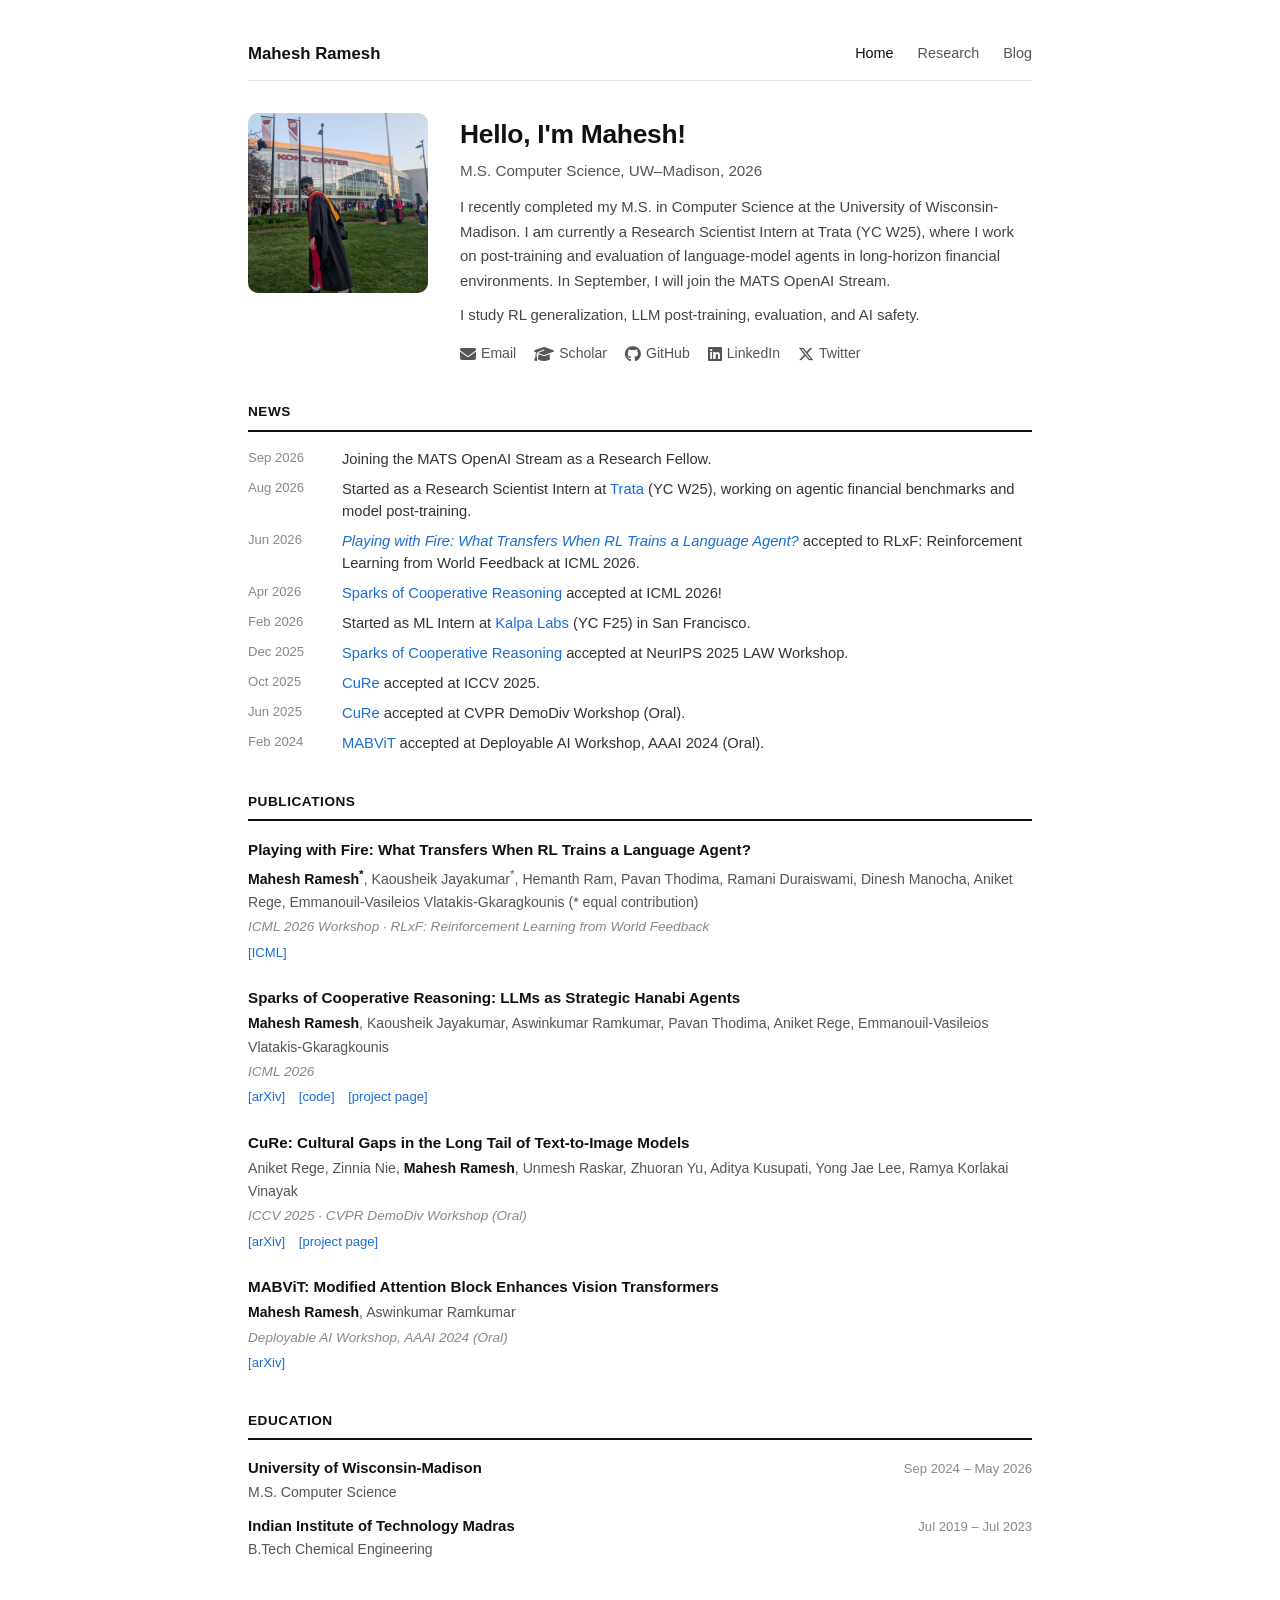
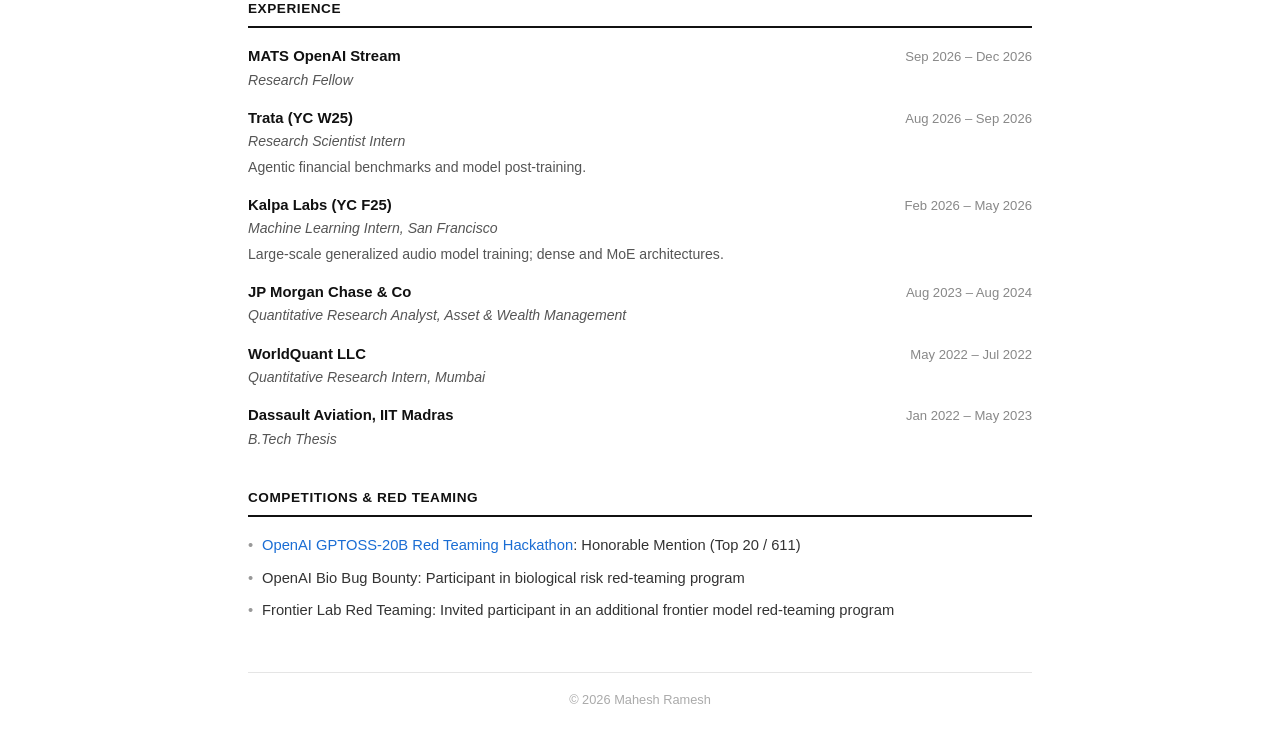
==== commit ae1f1f52: "Update research focus and thesis description" ====
--- a/index.html
+++ b/index.html
@@ -4,9 +4,9 @@
     <meta charset="UTF-8">
     <meta name="viewport" content="width=device-width, initial-scale=1.0">
     <title>Mahesh Ramesh</title>
-    <meta name="description" content="Mahesh Ramesh is an AI researcher focused on reinforcement learning, language-model post-training, agent evaluation, and AI safety.">
+    <meta name="description" content="Mahesh Ramesh studies generalization in reinforcement learning, language-model post-training, rigorous evaluation, and AI safety.">
     <meta property="og:title" content="Mahesh Ramesh">
-    <meta property="og:description" content="AI researcher focused on reinforcement learning, language-model post-training, agent evaluation, and AI safety.">
+    <meta property="og:description" content="Research on reinforcement-learning generalization, language-model post-training, rigorous evaluation, and AI safety.">
     <meta property="og:type" content="website">
     <meta property="og:url" content="https://maheshram1.github.io/">
     <link rel="stylesheet" href="style.css">
@@ -39,7 +39,7 @@
                         I recently completed my M.S. in Computer Science at the University of Wisconsin-Madison. I am currently a Research Scientist Intern at Trata (YC W25), where I work on post-training and evaluation of language-model agents in long-horizon financial environments. In September, I will join the MATS OpenAI Stream.
                     </p>
                     <p>
-                        My research focuses on reinforcement learning and post-training for language models, RL generalization, LLM evaluation, and AI safety.
+                        I study RL generalization, LLM post-training, evaluation, and AI safety.
                     </p>
                     <ul class="profile-links">
                         <li><a href="mailto:mram18900@gmail.com"><i class="fas fa-envelope"></i> Email</a></li>
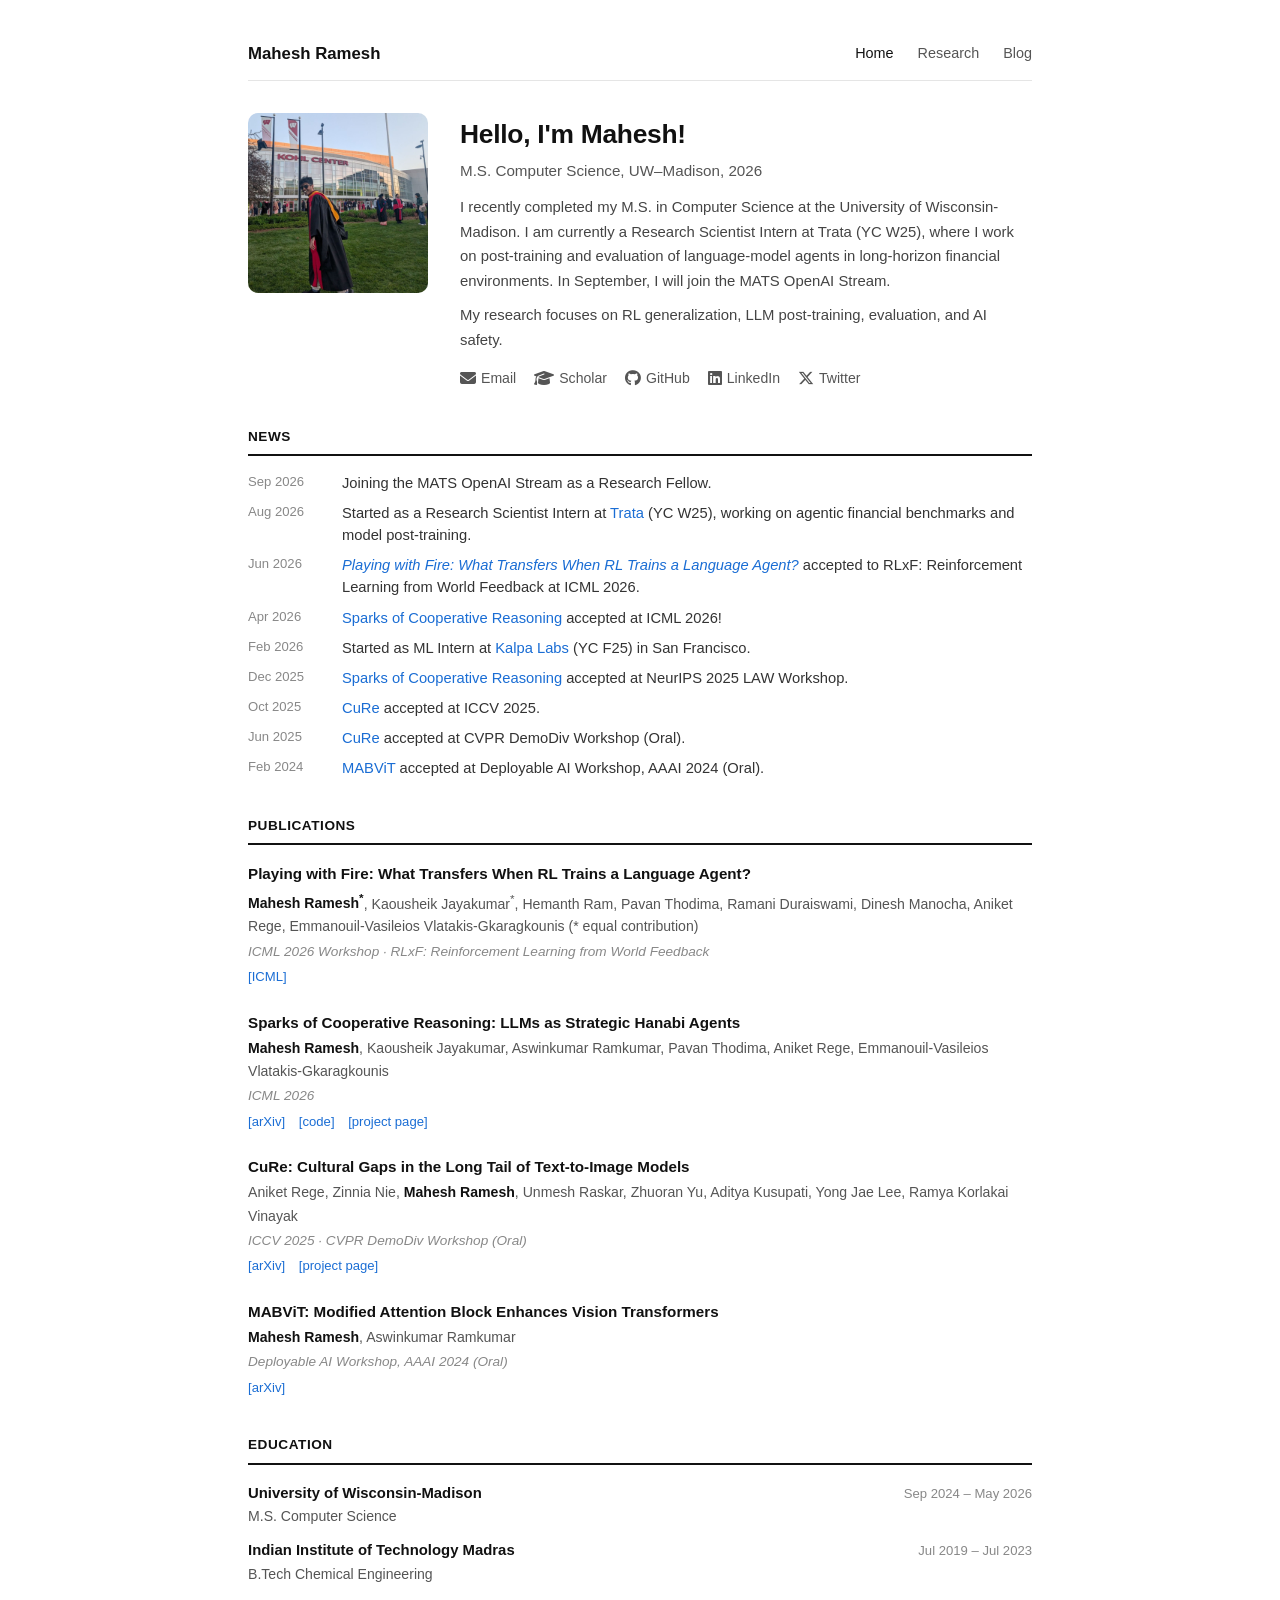
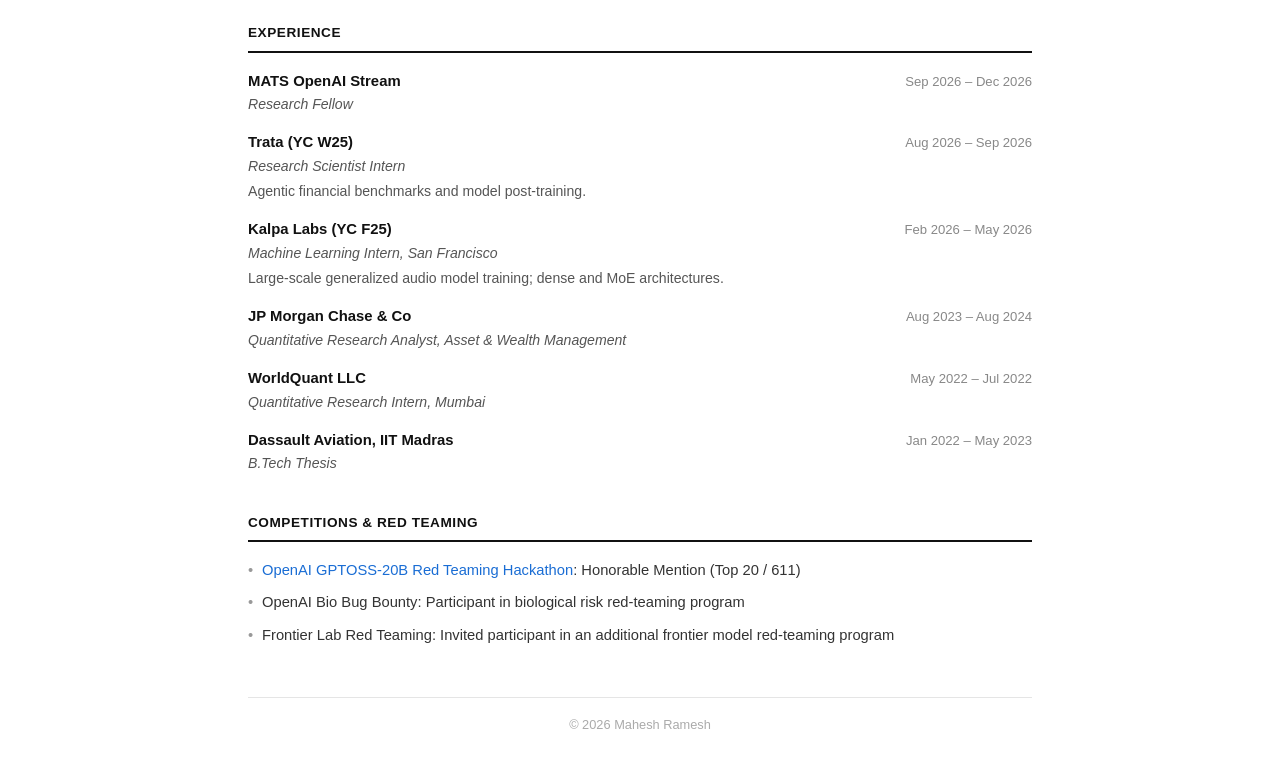
==== commit 5e3d38bc: "Refine research focus wording" ====
--- a/index.html
+++ b/index.html
@@ -39,7 +39,7 @@
                         I recently completed my M.S. in Computer Science at the University of Wisconsin-Madison. I am currently a Research Scientist Intern at Trata (YC W25), where I work on post-training and evaluation of language-model agents in long-horizon financial environments. In September, I will join the MATS OpenAI Stream.
                     </p>
                     <p>
-                        I study RL generalization, LLM post-training, evaluation, and AI safety.
+                        My research focuses on RL generalization, LLM post-training, evaluation, and AI safety.
                     </p>
                     <ul class="profile-links">
                         <li><a href="mailto:mram18900@gmail.com"><i class="fas fa-envelope"></i> Email</a></li>
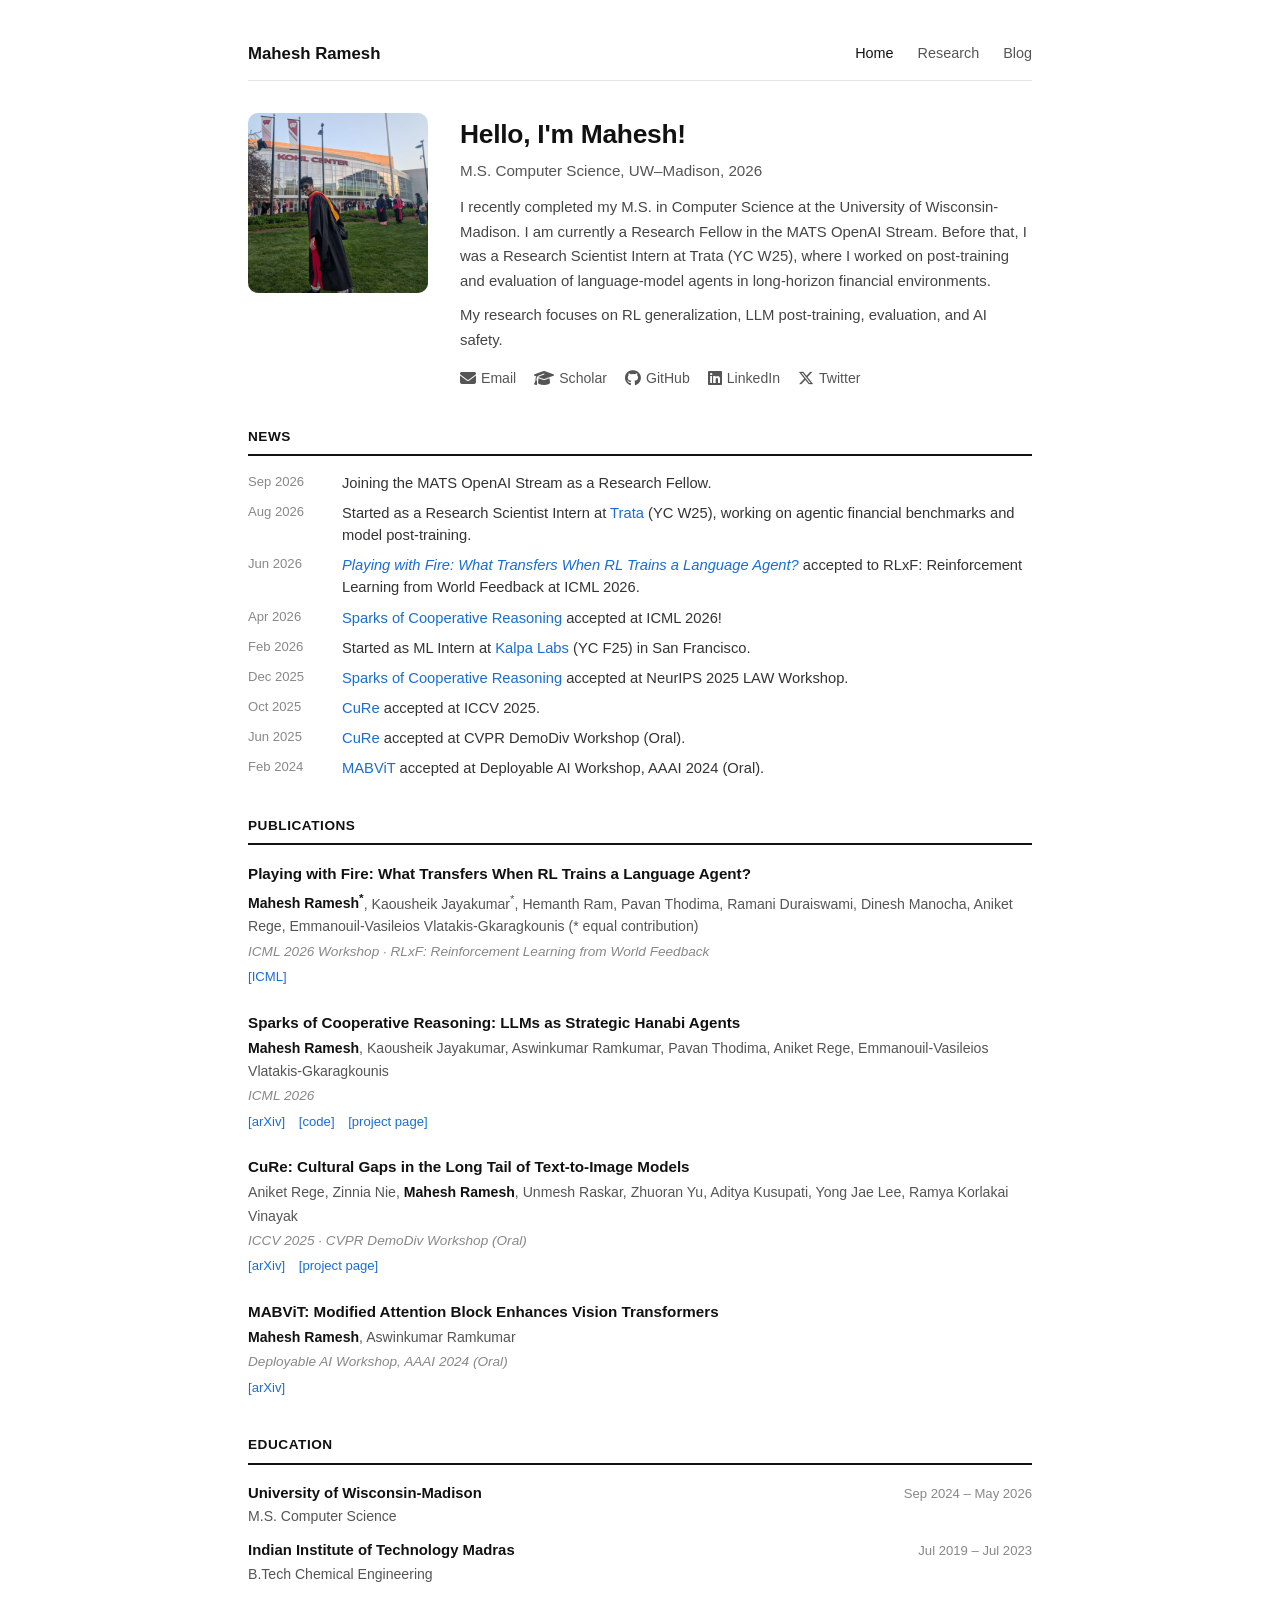
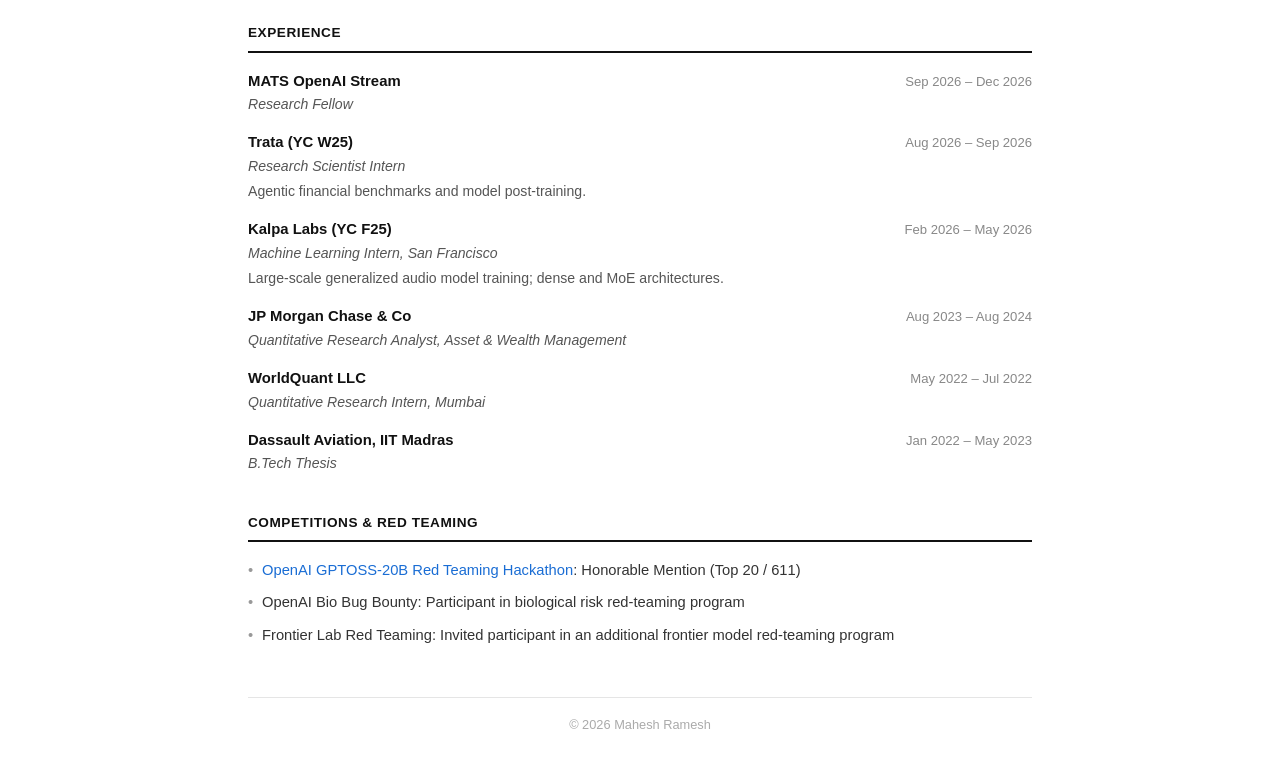
==== commit 85140874: "Add paper figures and results to RL blog post - Add Figures 1-3 from the Playing with Fire paper wit" ====
--- a/index.html
+++ b/index.html
@@ -36,7 +36,7 @@
                     <h1>Hello, I'm Mahesh!</h1>
                     <div class="affiliation">M.S. Computer Science, UW&ndash;Madison, 2026</div>
                     <p>
-                        I recently completed my M.S. in Computer Science at the University of Wisconsin-Madison. I am currently a Research Scientist Intern at Trata (YC W25), where I work on post-training and evaluation of language-model agents in long-horizon financial environments. In September, I will join the MATS OpenAI Stream.
+                        I recently completed my M.S. in Computer Science at the University of Wisconsin-Madison. I am currently a Research Fellow in the MATS OpenAI Stream. Before that, I was a Research Scientist Intern at Trata (YC W25), where I worked on post-training and evaluation of language-model agents in long-horizon financial environments.
                     </p>
                     <p>
                         My research focuses on RL generalization, LLM post-training, evaluation, and AI safety.
--- a/style.css
+++ b/style.css
@@ -431,6 +431,26 @@
   margin-bottom: 5px;
   font-size: 0.93rem;
   color: #444;
+}
+
+article.blog-post figure {
+  margin: 20px 0 26px;
+}
+
+article.blog-post figure img {
+  display: block;
+  width: 100%;
+  height: auto;
+  background: #fff;
+  border: 1px solid #eee;
+  border-radius: 6px;
+}
+
+article.blog-post figcaption {
+  margin-top: 8px;
+  font-size: 0.8rem;
+  line-height: 1.45;
+  color: #777;
 }
 
 code {
